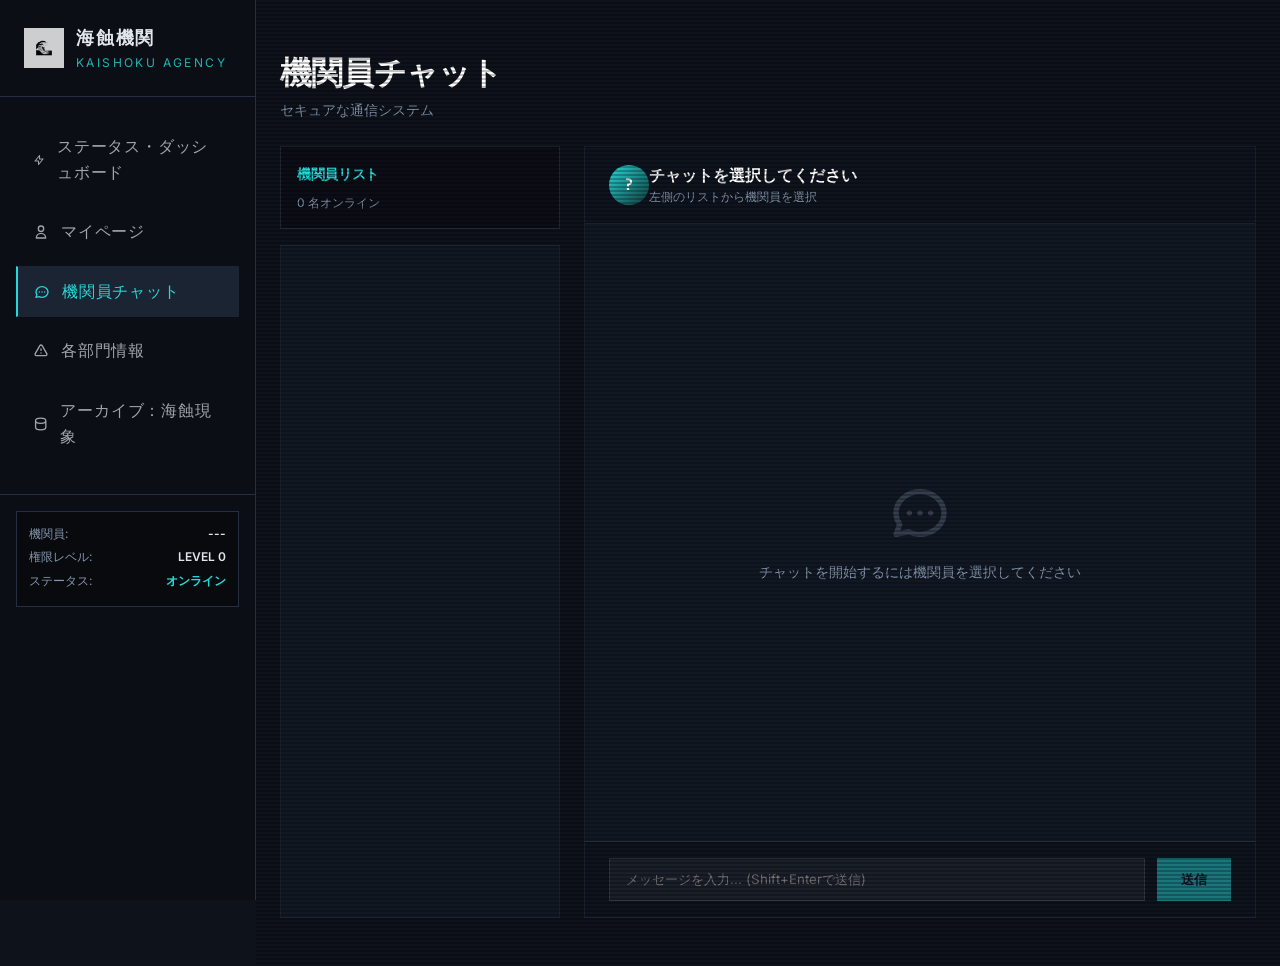
==== chat.html @ 20ad6033 "Add files via upload" ====
<!DOCTYPE html>
<html lang="ja">
<head>
  <meta charset="UTF-8">
  <meta name="viewport" content="width=device-width, initial-scale=1.0">
  <title>機関員チャット - 海蝕機関</title>
  <link rel="icon" type="image/png" href="./images/favicon.png">
  <link rel="stylesheet" href="./css/style.css">
  <style>
    .chat-container {
      display: grid;
      grid-template-columns: 280px 1fr;
      gap: 1.5rem;
      height: calc(100vh - 8rem);
    }

    .chat-sidebar {
      display: flex;
      flex-direction: column;
      gap: 1rem;
    }

    .chat-user-list {
      flex: 1;
      overflow-y: auto;
      background-color: rgba(26, 39, 56, 0.3);
      border: 1px solid rgba(255, 255, 255, 0.05);
      padding: 1rem;
    }

    .chat-user-item {
      padding: 0.75rem;
      margin-bottom: 0.5rem;
      background-color: rgba(0, 0, 0, 0.2);
      border: 1px solid rgba(255, 255, 255, 0.1);
      cursor: pointer;
      transition: all 0.3s;
      position: relative;
    }

    .chat-user-item:hover {
      background-color: rgba(0, 255, 255, 0.1);
      border-color: var(--primary);
    }

    .chat-user-item.active {
      background-color: rgba(0, 255, 255, 0.15);
      border-color: var(--primary);
      border-left: 3px solid var(--primary);
    }

    .chat-user-item.unread::after {
      content: '';
      position: absolute;
      top: 0.75rem;
      right: 0.75rem;
      width: 8px;
      height: 8px;
      background-color: var(--destructive);
      border-radius: 50%;
      animation: pulse 2s infinite;
    }

    .chat-main {
      display: flex;
      flex-direction: column;
      background-color: rgba(26, 39, 56, 0.3);
      border: 1px solid rgba(255, 255, 255, 0.05);
    }

    .chat-header {
      padding: 1rem 1.5rem;
      border-bottom: 1px solid rgba(255, 255, 255, 0.1);
      background-color: rgba(0, 0, 0, 0.2);
    }

    .chat-messages {
      flex: 1;
      overflow-y: auto;
      padding: 1.5rem;
      display: flex;
      flex-direction: column;
      gap: 1rem;
    }

    .chat-message {
      display: flex;
      gap: 0.75rem;
      max-width: 70%;
      animation: fadeIn 0.3s ease-in;
    }

    .chat-message.sent {
      align-self: flex-end;
      flex-direction: row-reverse;
    }

    .chat-message-avatar {
      width: 2.5rem;
      height: 2.5rem;
      border-radius: 50%;
      background: linear-gradient(135deg, var(--primary), var(--accent));
      display: flex;
      align-items: center;
      justify-content: center;
      font-family: 'JetBrains Mono', monospace;
      font-weight: 600;
      font-size: 0.875rem;
      color: white;
      flex-shrink: 0;
    }

    .chat-message-content {
      flex: 1;
    }

    .chat-message-header {
      display: flex;
      align-items: center;
      gap: 0.5rem;
      margin-bottom: 0.25rem;
    }

    .chat-message-name {
      font-family: 'JetBrains Mono', monospace;
      font-size: 0.875rem;
      font-weight: 600;
      color: var(--primary);
    }

    .chat-message-time {
      font-family: 'JetBrains Mono', monospace;
      font-size: 0.75rem;
      color: var(--muted-foreground);
    }

    .chat-message-text {
      background-color: rgba(0, 0, 0, 0.3);
      padding: 0.75rem 1rem;
      border: 1px solid rgba(255, 255, 255, 0.1);
      line-height: 1.5;
      word-wrap: break-word;
    }

    .chat-message.sent .chat-message-text {
      background-color: rgba(0, 255, 255, 0.1);
      border-color: rgba(0, 255, 255, 0.3);
    }

    .chat-input-area {
      padding: 1rem 1.5rem;
      border-top: 1px solid rgba(255, 255, 255, 0.1);
      background-color: rgba(0, 0, 0, 0.2);
    }

    .chat-input-form {
      display: flex;
      gap: 0.75rem;
    }

    .chat-input {
      flex: 1;
      padding: 0.75rem 1rem;
      background-color: rgba(255, 255, 255, 0.05);
      border: 1px solid rgba(255, 255, 255, 0.1);
      color: var(--foreground);
      font-family: 'Inter', sans-serif;
      resize: none;
      min-height: 2.5rem;
      max-height: 8rem;
    }

    .chat-input:focus {
      outline: none;
      border-color: var(--primary);
      box-shadow: 0 0 0 2px rgba(0, 255, 255, 0.1);
    }

    .chat-send-btn {
      padding: 0.75rem 1.5rem;
      background-color: var(--primary);
      color: var(--primary-foreground);
      border: none;
      cursor: pointer;
      font-family: 'JetBrains Mono', monospace;
      font-weight: 600;
      transition: all 0.3s;
      white-space: nowrap;
    }

    .chat-send-btn:hover {
      opacity: 0.8;
    }

    .chat-send-btn:disabled {
      opacity: 0.5;
      cursor: not-allowed;
    }

    .chat-empty {
      flex: 1;
      display: flex;
      flex-direction: column;
      align-items: center;
      justify-content: center;
      color: var(--muted-foreground);
      gap: 1rem;
    }

    .typing-indicator {
      display: flex;
      gap: 0.25rem;
      padding: 0.75rem 1rem;
      background-color: rgba(0, 0, 0, 0.3);
      border: 1px solid rgba(255, 255, 255, 0.1);
      width: fit-content;
    }

    .typing-dot {
      width: 6px;
      height: 6px;
      background-color: var(--muted-foreground);
      border-radius: 50%;
      animation: typingBounce 1.4s infinite;
    }

    .typing-dot:nth-child(2) {
      animation-delay: 0.2s;
    }

    .typing-dot:nth-child(3) {
      animation-delay: 0.4s;
    }

    @keyframes typingBounce {
      0%, 60%, 100% {
        transform: translateY(0);
      }
      30% {
        transform: translateY(-8px);
      }
    }

    @media (max-width: 768px) {
      .chat-container {
        grid-template-columns: 1fr;
        height: auto;
      }

      .chat-sidebar {
        max-height: 300px;
      }

      .chat-message {
        max-width: 85%;
      }
    }
  </style>
</head>
<body>
  <div class="app-layout">
    <!-- Sidebar -->
    <aside class="sidebar">
      <div class="sidebar-header">
        <img src="./images/logo.png" alt="Logo" class="sidebar-logo">
        <div>
          <div class="sidebar-title">海蝕機関</div>
          <div class="sidebar-subtitle">KAISHOKU AGENCY</div>
        </div>
      </div>

      <nav class="sidebar-nav">
        <a href="./index.html" class="nav-item">
          <svg class="nav-icon" fill="none" stroke="currentColor" viewBox="0 0 24 24">
            <path stroke-linecap="round" stroke-linejoin="round" stroke-width="2" d="M13 10V3L4 14h7v7l9-11h-7z"/>
          </svg>
          <span>ステータス・ダッシュボード</span>
        </a>
        <a href="./dashboard.html" class="nav-item">
          <svg class="nav-icon" fill="none" stroke="currentColor" viewBox="0 0 24 24">
            <path stroke-linecap="round" stroke-linejoin="round" stroke-width="2" d="M16 7a4 4 0 11-8 0 4 4 0 018 0zM12 14a7 7 0 00-7 7h14a7 7 0 00-7-7z"/>
          </svg>
          <span>マイページ</span>
        </a>
        <a href="./chat.html" class="nav-item active">
          <svg class="nav-icon" fill="none" stroke="currentColor" viewBox="0 0 24 24">
            <path stroke-linecap="round" stroke-linejoin="round" stroke-width="2" d="M8 12h.01M12 12h.01M16 12h.01M21 12c0 4.418-4.03 8-9 8a9.863 9.863 0 01-4.255-.949L3 20l1.395-3.72C3.512 15.042 3 13.574 3 12c0-4.418 4.03-8 9-8s9 3.582 9 8z"/>
          </svg>
          <span>機関員チャット</span>
        </a>
        <a href="./divisions.html" class="nav-item">
          <svg class="nav-icon" fill="none" stroke="currentColor" viewBox="0 0 24 24">
            <path stroke-linecap="round" stroke-linejoin="round" stroke-width="2" d="M12 9v2m0 4h.01m-6.938 4h13.856c1.54 0 2.502-1.667 1.732-3L13.732 4c-.77-1.333-2.694-1.333-3.464 0L3.34 16c-.77 1.333.192 3 1.732 3z"/>
          </svg>
          <span>各部門情報</span>
        </a>
        <a href="./phenomenon.html" class="nav-item">
          <svg class="nav-icon" fill="none" stroke="currentColor" viewBox="0 0 24 24">
            <path stroke-linecap="round" stroke-linejoin="round" stroke-width="2" d="M4 7v10c0 2.21 3.582 4 8 4s8-1.79 8-4V7M4 7c0 2.21 3.582 4 8 4s8-1.79 8-4M4 7c0-2.21 3.582-4 8-4s8 1.79 8 4"/>
          </svg>
          <span>アーカイブ：海蝕現象</span>
        </a>
      </nav>

      <div class="sidebar-footer">
        <div class="status-panel">
          <div class="status-row">
            <span class="status-label">機関員:</span>
            <span class="status-value" id="sidebarUserName">---</span>
          </div>
          <div class="status-row">
            <span class="status-label">権限レベル:</span>
            <span class="status-value" id="sidebarUserLevel">LEVEL 0</span>
          </div>
          <div class="status-row">
            <span class="status-label">ステータス:</span>
            <span class="status-value status-active">オンライン</span>
          </div>
        </div>
      </div>
    </aside>

    <!-- Mobile Menu Toggle -->
    <button class="mobile-menu-toggle">
      <svg width="24" height="24" fill="none" stroke="currentColor" viewBox="0 0 24 24">
        <path stroke-linecap="round" stroke-linejoin="round" stroke-width="2" d="M4 6h16M4 12h16M4 18h16"/>
      </svg>
    </button>

    <!-- Mobile Menu Overlay -->
    <div class="mobile-menu-overlay"></div>

    <!-- Main Content -->
    <main class="main-content scanline">
      <div class="container" style="max-width: 100%;">
        <div class="space-y-6 animate-fadeIn">
          
          <!-- Header -->
          <div class="space-y-2">
            <h1 style="font-size: 2rem; font-family: 'Space Grotesk', sans-serif; font-weight: 700; color: white; text-transform: uppercase;">
              機関員チャット
            </h1>
            <p class="font-mono text-muted" style="font-size: 0.875rem;">
              セキュアな通信システム
            </p>
          </div>

          <!-- Chat Container -->
          <div class="chat-container">
            
            <!-- Chat Sidebar -->
            <div class="chat-sidebar">
              <div style="padding: 1rem; background-color: rgba(0, 0, 0, 0.2); border: 1px solid rgba(255, 255, 255, 0.1);">
                <h3 class="font-mono text-primary" style="font-size: 0.875rem; text-transform: uppercase; margin-bottom: 0.5rem;">
                  機関員リスト
                </h3>
                <p style="font-size: 0.75rem; color: var(--muted-foreground);">
                  <span id="onlineCount">0</span> 名オンライン
                </p>
              </div>

              <div class="chat-user-list" id="userList">
                <!-- User items will be populated by JavaScript -->
              </div>
            </div>

            <!-- Chat Main Area -->
            <div class="chat-main">
              <div class="chat-header">
                <div id="chatHeaderContent">
                  <div class="flex items-center gap-3">
                    <div style="width: 2.5rem; height: 2.5rem; border-radius: 50%; background: linear-gradient(135deg, var(--primary), var(--accent)); display: flex; align-items: center; justify-content: center; font-family: 'JetBrains Mono', monospace; font-weight: 600; color: white;">
                      ?
                    </div>
                    <div>
                      <div style="font-weight: 600; color: white;">チャットを選択してください</div>
                      <div class="font-mono" style="font-size: 0.75rem; color: var(--muted-foreground);">
                        左側のリストから機関員を選択
                      </div>
                    </div>
                  </div>
                </div>
              </div>

              <div class="chat-messages" id="chatMessages">
                <div class="chat-empty">
                  <svg width="64" height="64" fill="none" stroke="currentColor" viewBox="0 0 24 24" style="opacity: 0.3;">
                    <path stroke-linecap="round" stroke-linejoin="round" stroke-width="2" d="M8 12h.01M12 12h.01M16 12h.01M21 12c0 4.418-4.03 8-9 8a9.863 9.863 0 01-4.255-.949L3 20l1.395-3.72C3.512 15.042 3 13.574 3 12c0-4.418 4.03-8 9-8s9 3.582 9 8z"/>
                  </svg>
                  <p class="font-mono" style="font-size: 0.875rem;">
                    チャットを開始するには機関員を選択してください
                  </p>
                </div>
              </div>

              <div class="chat-input-area">
                <form class="chat-input-form" id="chatForm">
                  <textarea 
                    class="chat-input" 
                    id="messageInput" 
                    placeholder="メッセージを入力... (Shift+Enterで送信)"
                    rows="1"
                    disabled
                  ></textarea>
                  <button type="submit" class="chat-send-btn" id="sendButton" disabled>
                    送信
                  </button>
                </form>
              </div>
            </div>

          </div>

        </div>
      </div>
    </main>
  </div>

  <script src="./js/main.js"></script>
  <script src="./js/chat.js"></script>
</body>
</html>
---- css/style.css ----
@import url('https://fonts.googleapis.com/css2?family=Inter:wght@300;400;500;600;700&family=JetBrains+Mono:wght@400;500;600&family=Space+Grotesk:wght@400;500;600;700&display=swap');

:root {
  /* Deep Ocean Theme - Dark Mode */
  --background: hsl(220, 30%, 8%);
  --foreground: hsl(210, 20%, 90%);
  --card: hsl(220, 25%, 12%);
  --card-foreground: hsl(210, 20%, 90%);
  --primary: hsl(180, 70%, 50%);
  --primary-foreground: hsl(220, 40%, 10%);
  --secondary: hsl(215, 30%, 20%);
  --secondary-foreground: hsl(210, 20%, 90%);
  --muted: hsl(215, 30%, 15%);
  --muted-foreground: hsl(215, 20%, 60%);
  --accent: hsl(180, 50%, 15%);
  --accent-foreground: hsl(180, 70%, 50%);
  --destructive: hsl(0, 70%, 50%);
  --destructive-foreground: hsl(210, 20%, 90%);
  --border: hsl(215, 30%, 20%);
  --sidebar: hsl(220, 30%, 6%);
  --sidebar-foreground: hsl(210, 20%, 90%);
  --sidebar-primary: hsl(180, 70%, 50%);
  --sidebar-accent: hsl(215, 30%, 15%);
  --sidebar-border: hsl(215, 30%, 20%);
}

* {
  margin: 0;
  padding: 0;
  box-sizing: border-box;
}

body {
  font-family: 'Inter', sans-serif;
  background-color: var(--background);
  color: var(--foreground);
  background-image: url('../images/bg-texture.png');
  background-size: cover;
  background-attachment: fixed;
  background-blend-mode: overlay;
  line-height: 1.6;
  -webkit-font-smoothing: antialiased;
}

h1, h2, h3, h4, h5, h6 {
  font-family: 'Space Grotesk', sans-serif;
  text-transform: uppercase;
  letter-spacing: -0.025em;
}

.font-mono {
  font-family: 'JetBrains Mono', monospace;
}

.container {
  max-width: 1400px;
  margin: 0 auto;
  padding: 3rem 1.5rem;
}

/* Layout */
.app-layout {
  display: flex;
  min-height: 100vh;
}

/* Sidebar */
.sidebar {
  width: 16rem;
  background-color: var(--sidebar);
  border-right: 1px solid var(--sidebar-border);
  color: var(--sidebar-foreground);
  position: fixed;
  height: 100vh;
  overflow-y: auto;
  z-index: 1000;
}

.sidebar-header {
  padding: 1.5rem;
  border-bottom: 1px solid var(--sidebar-border);
  display: flex;
  align-items: center;
  gap: 0.75rem;
}

.sidebar-logo {
  width: 2.5rem;
  height: 2.5rem;
  filter: invert(1);
  opacity: 0.8;
}

.sidebar-title {
  font-family: 'Space Grotesk', sans-serif;
  font-weight: 700;
  font-size: 1.125rem;
  letter-spacing: 0.1em;
}

.sidebar-subtitle {
  font-size: 0.75rem;
  color: var(--sidebar-primary);
  opacity: 0.8;
  letter-spacing: 0.2em;
}

.sidebar-nav {
  padding: 1.5rem 1rem;
}

.nav-item {
  display: flex;
  align-items: center;
  gap: 0.75rem;
  padding: 0.75rem 1rem;
  margin-bottom: 0.5rem;
  cursor: pointer;
  transition: all 0.3s;
  border: 1px solid transparent;
  text-decoration: none;
  color: var(--sidebar-foreground);
  opacity: 0.7;
  letter-spacing: 0.05em;
}

.nav-item:hover {
  background-color: var(--sidebar-accent);
  opacity: 1;
}

.nav-item.active {
  background-color: var(--sidebar-accent);
  color: var(--sidebar-primary);
  border-left: 2px solid var(--sidebar-primary);
  opacity: 1;
}

.nav-icon {
  width: 1rem;
  height: 1rem;
}

.nav-item.active .nav-icon {
  animation: pulse 2s infinite;
}

.sidebar-footer {
  padding: 1rem;
  border-top: 1px solid var(--sidebar-border);
  margin-top: auto;
}

.status-panel {
  background-color: rgba(0, 0, 0, 0.3);
  padding: 0.75rem;
  border: 1px solid var(--border);
  font-size: 0.75rem;
}

.status-row {
  display: flex;
  justify-content: space-between;
  margin-bottom: 0.25rem;
}

.status-label {
  color: var(--muted-foreground);
}

.status-value {
  font-weight: 600;
}

.status-critical {
  color: var(--destructive);
  animation: pulse 2s infinite;
}

.status-active {
  color: var(--primary);
}

/* Main Content */
.main-content {
  flex: 1;
  margin-left: 16rem;
  position: relative;
}

.scanline::before {
  content: " ";
  display: block;
  position: absolute;
  top: 0;
  left: 0;
  bottom: 0;
  right: 0;
  background: linear-gradient(to bottom, rgba(18, 16, 16, 0) 50%, rgba(0, 0, 0, 0.25) 50%);
  background-size: 100% 4px;
  z-index: 50;
  pointer-events: none;
}

/* Mobile Menu */
.mobile-menu-toggle {
  display: none;
  position: fixed;
  top: 1rem;
  left: 1rem;
  z-index: 2000;
  padding: 0.75rem;
  background-color: rgba(0, 0, 0, 0.8);
  border: 1px solid var(--primary);
  cursor: pointer;
  color: var(--primary);
}

.mobile-menu-overlay {
  display: none;
  position: fixed;
  top: 0;
  left: 0;
  right: 0;
  bottom: 0;
  background-color: rgba(0, 0, 0, 0.8);
  z-index: 1500;
}

.mobile-menu-overlay.active {
  display: block;
}

/* Cards */
.card {
  background-color: var(--card);
  border: 1px solid var(--border);
  color: var(--card-foreground);
  overflow: hidden;
}

.card-header {
  padding: 1rem 1.5rem;
  border-bottom: 1px solid var(--border);
}

.card-title {
  font-size: 0.875rem;
  font-family: 'JetBrains Mono', monospace;
  text-transform: uppercase;
  display: flex;
  align-items: center;
  justify-content: space-between;
}

.card-content {
  padding: 1.5rem;
}

/* Buttons */
.btn {
  padding: 0.75rem 1.5rem;
  font-family: 'JetBrains Mono', monospace;
  letter-spacing: 0.05em;
  border: none;
  cursor: pointer;
  transition: all 0.3s;
  text-decoration: none;
  display: inline-flex;
  align-items: center;
  gap: 0.5rem;
}

.btn-primary {
  background-color: var(--primary);
  color: var(--primary-foreground);
  border: 1px solid var(--primary);
}

.btn-primary:hover {
  opacity: 0.8;
}

.btn-outline {
  background-color: transparent;
  color: var(--foreground);
  border: 1px solid rgba(255, 255, 255, 0.2);
}

.btn-outline:hover {
  background-color: rgba(255, 255, 255, 0.1);
}

/* Badge */
.badge {
  padding: 0.25rem 0.75rem;
  font-size: 0.75rem;
  border: 1px solid;
  display: inline-block;
}

.badge-critical {
  border-color: var(--destructive);
  color: var(--destructive);
}

.badge-warning {
  border-color: hsl(30, 70%, 50%);
  color: hsl(30, 70%, 50%);
}

/* Grid */
.grid {
  display: grid;
  gap: 1.5rem;
}

.grid-cols-1 {
  grid-template-columns: 1fr;
}

.grid-cols-2 {
  grid-template-columns: repeat(2, 1fr);
}

.grid-cols-3 {
  grid-template-columns: repeat(3, 1fr);
}

/* Glitch Effect */
.glitch-text {
  position: relative;
  display: inline-block;
  text-shadow: 0 0 10px rgba(0, 255, 255, 0.5);
}

.glitch-text::before,
.glitch-text::after {
  content: attr(data-text);
  position: absolute;
  top: 0;
  left: 0;
  width: 100%;
  height: 100%;
  background: var(--background);
}

.glitch-text::before {
  left: 2px;
  text-shadow: -1px 0 red;
  clip: rect(24px, 550px, 90px, 0);
  animation: glitch-anim-1 2.5s infinite linear alternate-reverse;
}

.glitch-text::after {
  left: -2px;
  text-shadow: -1px 0 blue;
  clip: rect(85px, 550px, 140px, 0);
  animation: glitch-anim-2 3s infinite linear alternate-reverse;
}

@keyframes glitch-anim-1 {
  0% { clip: rect(20px, 9999px, 15px, 0); }
  20% { clip: rect(60px, 9999px, 75px, 0); }
  40% { clip: rect(10px, 9999px, 80px, 0); }
  60% { clip: rect(90px, 9999px, 45px, 0); }
  80% { clip: rect(30px, 9999px, 5px, 0); }
  100% { clip: rect(50px, 9999px, 20px, 0); }
}

@keyframes glitch-anim-2 {
  0% { clip: rect(10px, 9999px, 85px, 0); }
  20% { clip: rect(30px, 9999px, 5px, 0); }
  40% { clip: rect(80px, 9999px, 35px, 0); }
  60% { clip: rect(50px, 9999px, 10px, 0); }
  80% { clip: rect(20px, 9999px, 55px, 0); }
  100% { clip: rect(60px, 9999px, 95px, 0); }
}

/* Redacted */
.redacted {
  background-color: var(--foreground);
  color: transparent;
  padding: 0 0.25rem;
  cursor: help;
  user-select: none;
  transition: all 0.5s;
}

.redacted:hover {
  background-color: transparent;
  color: var(--foreground);
}

/* Animations */
@keyframes pulse {
  0%, 100% {
    opacity: 1;
  }
  50% {
    opacity: 0.5;
  }
}

@keyframes fadeIn {
  from {
    opacity: 0;
  }
  to {
    opacity: 1;
  }
}

@keyframes spin {
  to {
    transform: rotate(360deg);
  }
}

.animate-fadeIn {
  animation: fadeIn 1s ease-in;
}

.animate-pulse {
  animation: pulse 2s infinite;
}

/* Progress Bar */
.progress-bar {
  height: 0.25rem;
  width: 100%;
  background-color: rgba(255, 255, 255, 0.1);
  overflow: hidden;
  margin-top: 1rem;
}

.progress-fill {
  height: 100%;
  background-color: var(--primary);
  animation: pulse 2s infinite;
}

/* Separator */
.separator {
  height: 1px;
  background-color: rgba(255, 255, 255, 0.1);
  margin: 3rem 0;
}

/* Utilities */
.text-primary {
  color: var(--primary);
}

.text-muted {
  color: var(--muted-foreground);
}

.text-destructive {
  color: var(--destructive);
}

.text-center {
  text-align: center;
}

.mb-1 { margin-bottom: 0.25rem; }
.mb-2 { margin-bottom: 0.5rem; }
.mb-4 { margin-bottom: 1rem; }
.mb-6 { margin-bottom: 1.5rem; }
.mb-12 { margin-bottom: 3rem; }

.mt-4 { margin-top: 1rem; }
.mt-6 { margin-top: 1.5rem; }

.pt-4 { padding-top: 1rem; }
.pt-6 { padding-top: 1.5rem; }

.pb-2 { padding-bottom: 0.5rem; }
.pb-3 { padding-bottom: 0.75rem; }

.gap-2 { gap: 0.5rem; }
.gap-4 { gap: 1rem; }

.flex {
  display: flex;
}

.items-center {
  align-items: center;
}

.justify-between {
  justify-content: space-between;
}

.space-y-1 > * + * {
  margin-top: 0.25rem;
}

.space-y-4 > * + * {
  margin-top: 1rem;
}

.space-y-6 > * + * {
  margin-top: 1.5rem;
}

.space-y-12 > * + * {
  margin-top: 3rem;
}

/* Responsive */
@media (max-width: 768px) {
  .sidebar {
    transform: translateX(-100%);
    transition: transform 0.3s;
  }

  .sidebar.mobile-open {
    transform: translateX(0);
  }

  .mobile-menu-toggle {
    display: block;
  }

  .main-content {
    margin-left: 0;
  }

  .container {
    padding: 1.5rem 1rem;
  }

  .grid-cols-2,
  .grid-cols-3 {
    grid-template-columns: 1fr;
  }

  h1 {
    font-size: 2rem !important;
  }

  .glitch-text {
    font-size: 2rem !important;
  }
}

@media (min-width: 769px) and (max-width: 1024px) {
  .grid-cols-3 {
    grid-template-columns: repeat(2, 1fr);
  }
}

/* Terminal Logs */
.terminal-log {
  font-family: 'JetBrains Mono', monospace;
  font-size: 0.75rem;
  color: var(--primary);
  opacity: 0.8;
}

.terminal-log:hover {
  opacity: 1;
}

.log-container {
  height: 140px;
  overflow: hidden;
  position: relative;
}

.log-fade {
  position: absolute;
  top: 0;
  left: 0;
  width: 100%;
  height: 100%;
  pointer-events: none;
  background: linear-gradient(to bottom, transparent, rgba(0, 0, 0, 0.9));
}

/* Division Cards */
.division-card {
  position: relative;
  overflow: hidden;
}

.division-card::before {
  content: '';
  position: absolute;
  top: 0;
  left: 0;
  right: 0;
  height: 3px;
  background: linear-gradient(90deg, transparent, var(--primary), transparent);
  opacity: 0;
  transition: opacity 0.3s;
}

.division-card:hover::before {
  opacity: 1;
}

/* Form Elements */
.form-group {
  margin-bottom: 1.5rem;
}

.form-label {
  display: block;
  margin-bottom: 0.5rem;
  font-size: 0.875rem;
  font-weight: 500;
}

.form-input {
  width: 100%;
  padding: 0.75rem;
  background-color: var(--secondary);
  border: 1px solid var(--border);
  color: var(--foreground);
  font-family: 'JetBrains Mono', monospace;
}

.form-input:focus {
  outline: none;
  border-color: var(--primary);
  box-shadow: 0 0 0 2px rgba(0, 255, 255, 0.1);
}
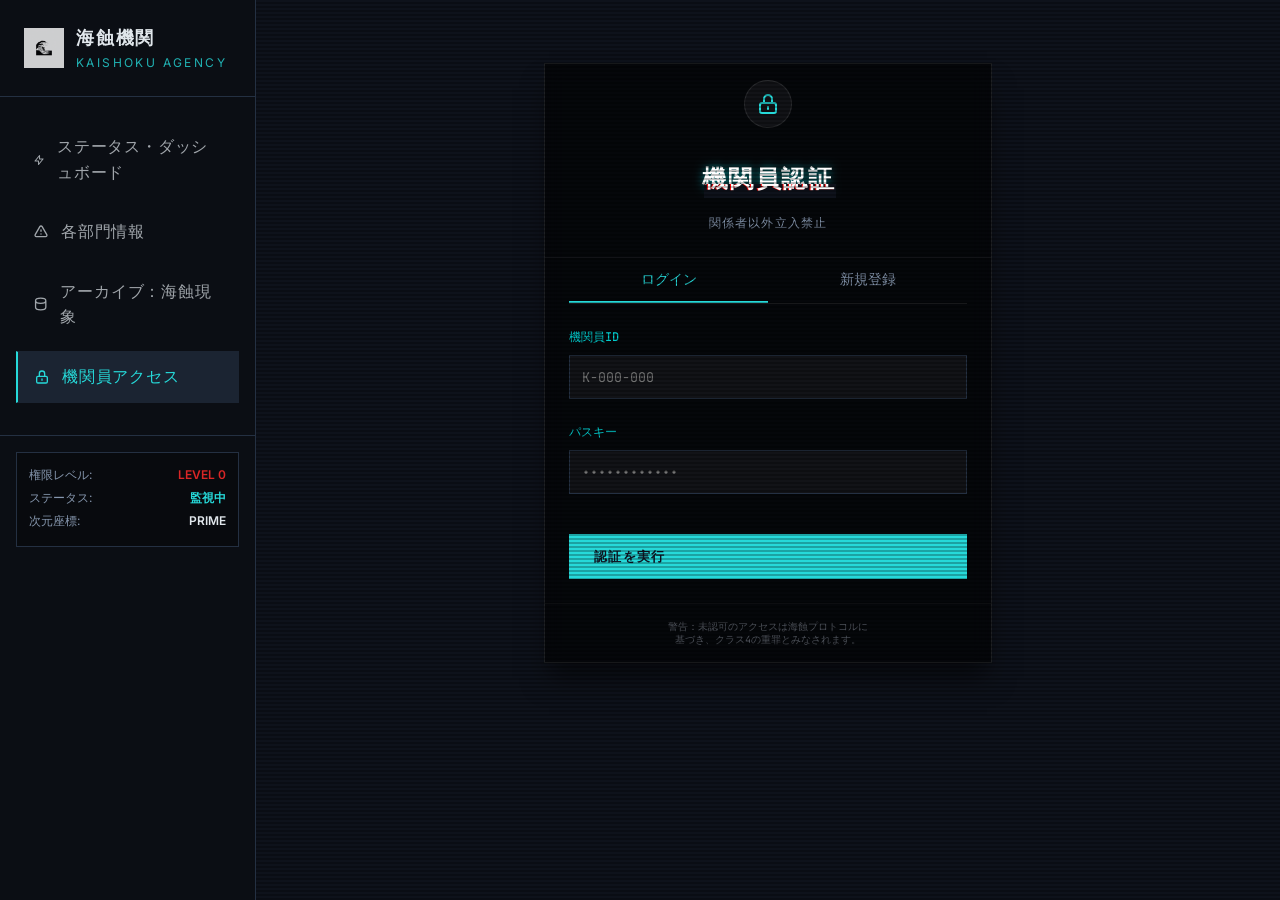
==== commit 179bcc84: "Add files via upload" ====
--- a/chat.html
+++ b/chat.html
@@ -417,6 +417,19 @@
   </div>
 
   <script src="./js/main.js"></script>
+  <script src="./js/modal.js"></script>
+  <script src="./js/progress.js"></script>
   <script src="./js/chat.js"></script>
+  <script>
+    // Check if user has access to this page
+    if (!ProgressSystem.checkPageAccess('chat.html')) {
+      ModalSystem.warning(
+        'このページにアクセスするには LEVEL 1 が必要です。<br><br>ダッシュボードで経験値を確認し、レベルアップしてください。',
+        'ACCESS DENIED'
+      ).then(() => {
+        window.location.href = './dashboard.html';
+      });
+    }
+  </script>
 </body>
 </html>
